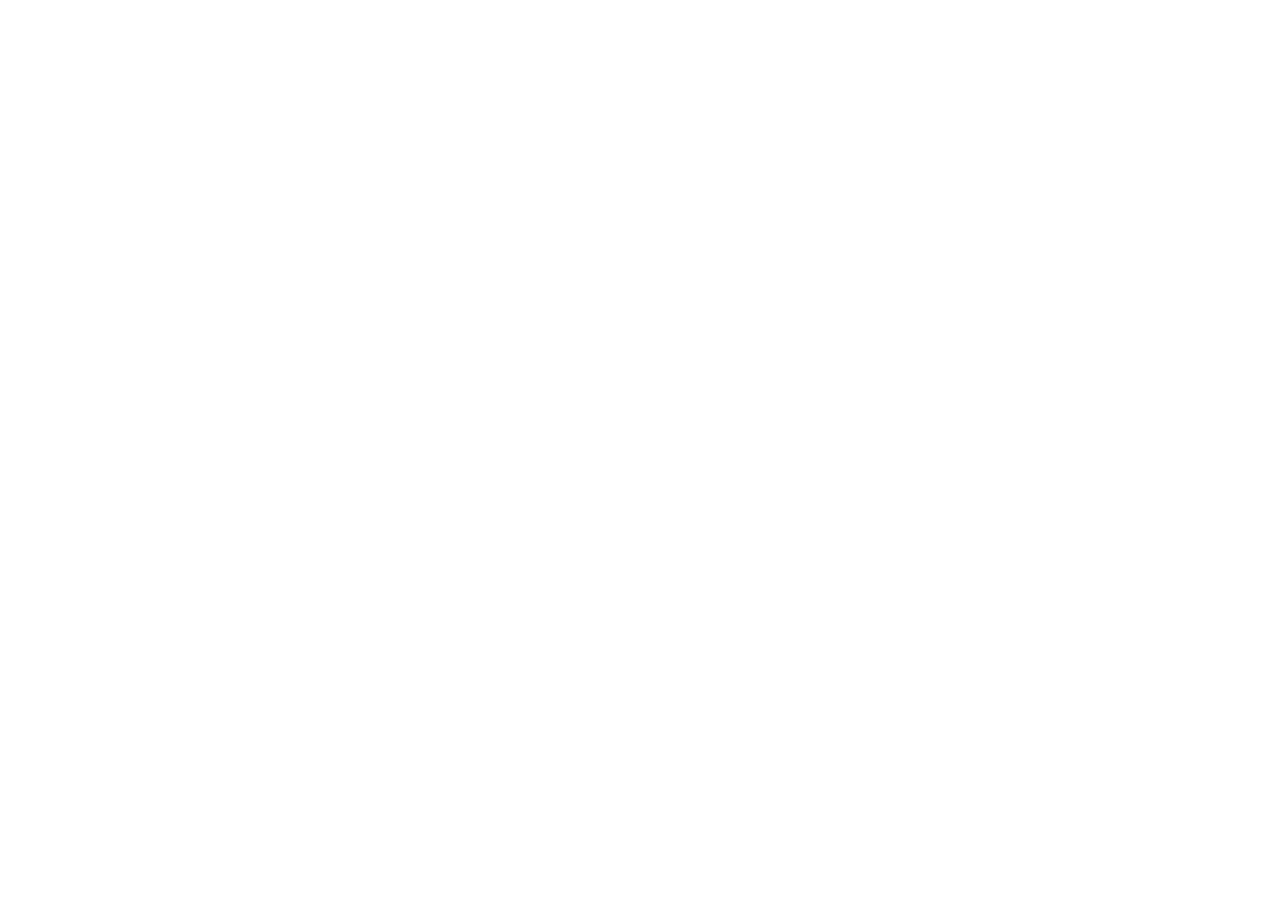
==== index.html @ a9594d7e "Add minimal index.html page" ====
<!doctype html>
<html lang="en">
  <head>
    <meta charset="UTF-8" />
    <meta name="viewport" content="width=device-width, initial-scale=1.0" />
    <title>site</title>
  </head>
  <body></body>
</html>
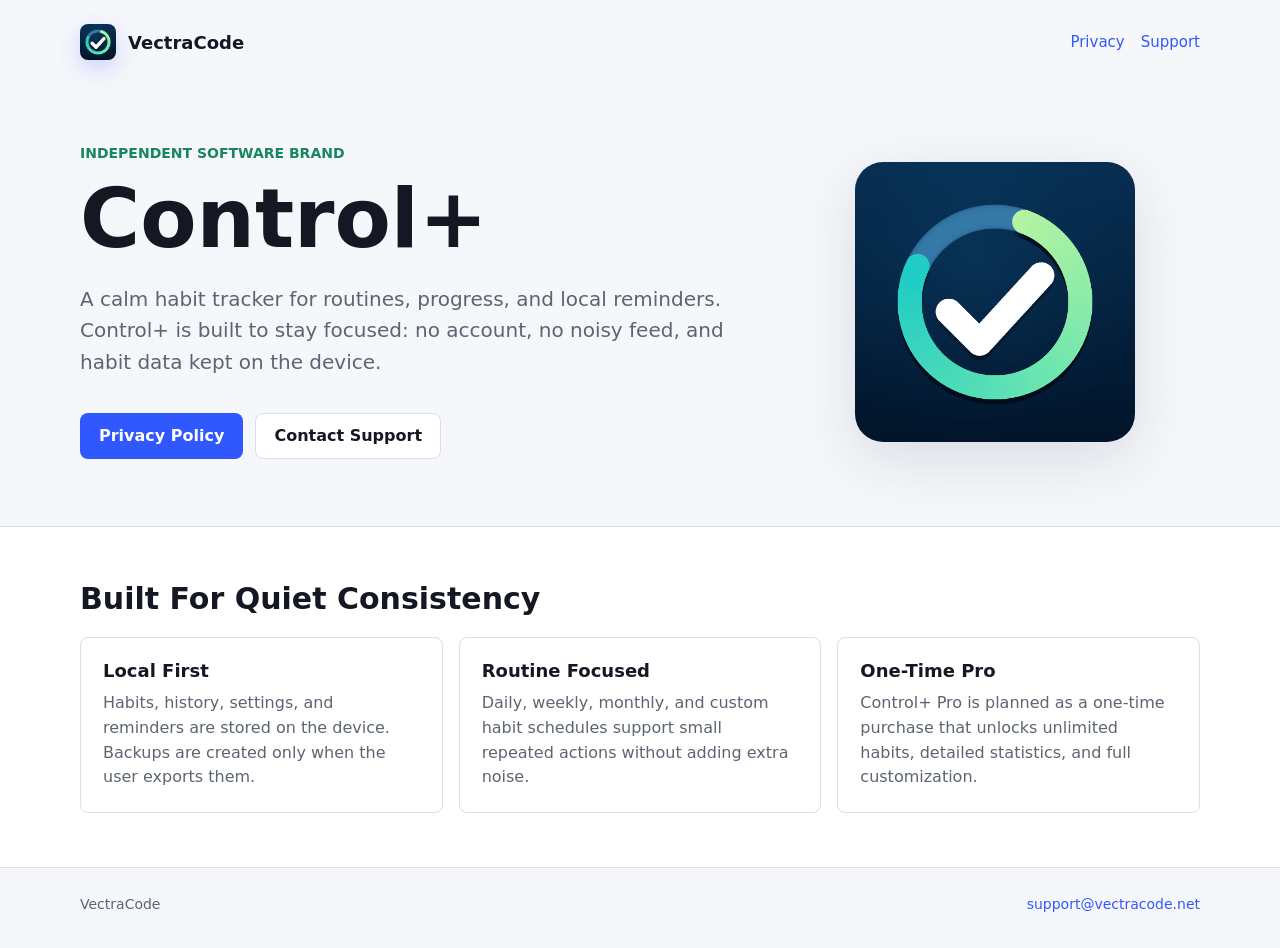
==== commit a0b13e9b: "Site added" ====
--- a/index.html
+++ b/index.html
@@ -1,9 +1,97 @@
 <!doctype html>
 <html lang="en">
   <head>
-    <meta charset="UTF-8" />
-    <meta name="viewport" content="width=device-width, initial-scale=1.0" />
-    <title>site</title>
+    <meta charset="utf-8" />
+    <meta name="viewport" content="width=device-width, initial-scale=1" />
+    <title>VectraCode</title>
+    <meta
+      name="description"
+      content="VectraCode is the software brand behind Control+, a calm habit tracker for routines, progress, and local reminders."
+    />
+    <link rel="icon" href="assets/control-icon.png" />
+    <link rel="stylesheet" href="styles.css" />
   </head>
-  <body></body>
+  <body>
+    <div class="page">
+      <header class="site-header">
+        <a class="brand-link" href="index.html" aria-label="VectraCode home">
+          <img
+            class="brand-mark"
+            src="assets/control-icon.png"
+            alt=""
+            width="36"
+            height="36"
+          />
+          <span>VectraCode</span>
+        </a>
+        <nav class="nav" aria-label="Main navigation">
+          <a href="control/privacy/">Privacy</a>
+          <a href="mailto:support@vectracode.net">Support</a>
+        </nav>
+      </header>
+
+      <main>
+        <section class="hero" aria-labelledby="hero-title">
+          <div>
+            <p class="eyebrow">Independent software brand</p>
+            <h1 id="hero-title">Control+</h1>
+            <p class="hero-copy">
+              A calm habit tracker for routines, progress, and local reminders.
+              Control+ is built to stay focused: no account, no noisy feed, and
+              habit data kept on the device.
+            </p>
+            <div class="actions">
+              <a class="button" href="control/privacy/">Privacy Policy</a>
+              <a class="button secondary" href="mailto:support@vectracode.net"
+                >Contact Support</a
+              >
+            </div>
+          </div>
+          <div class="product-visual" aria-hidden="true">
+            <img
+              class="app-icon"
+              src="assets/control-icon.png"
+              alt=""
+              width="512"
+              height="512"
+            />
+          </div>
+        </section>
+
+        <section class="band">
+          <div class="section" aria-labelledby="about-title">
+            <h2 id="about-title">Built For Quiet Consistency</h2>
+            <div class="feature-grid">
+              <article class="feature">
+                <h3>Local First</h3>
+                <p>
+                  Habits, history, settings, and reminders are stored on the
+                  device. Backups are created only when the user exports them.
+                </p>
+              </article>
+              <article class="feature">
+                <h3>Routine Focused</h3>
+                <p>
+                  Daily, weekly, monthly, and custom habit schedules support
+                  small repeated actions without adding extra noise.
+                </p>
+              </article>
+              <article class="feature">
+                <h3>One-Time Pro</h3>
+                <p>
+                  Control+ Pro is planned as a one-time purchase that unlocks
+                  unlimited habits, detailed statistics, and full customization.
+                </p>
+              </article>
+            </div>
+          </div>
+        </section>
+      </main>
+
+      <footer class="site-footer">
+        <span>VectraCode</span>
+        <span><a href="mailto:support@vectracode.net">support@vectracode.net</a></span>
+      </footer>
+    </div>
+  </body>
 </html>
--- a/styles.css
+++ b/styles.css
@@ -0,0 +1,301 @@
+:root {
+  color-scheme: light;
+  --bg: #f6f7fb;
+  --surface: #ffffff;
+  --text: #151823;
+  --muted: #5d6472;
+  --line: #d9deea;
+  --primary: #3157ff;
+  --primary-dark: #213bb0;
+  --green: #18865f;
+  --red: #d24a5d;
+  --shadow: 0 18px 60px rgba(24, 31, 52, 0.12);
+}
+
+* {
+  box-sizing: border-box;
+}
+
+html {
+  background: var(--bg);
+  font-family:
+    Inter, ui-sans-serif, system-ui, -apple-system, BlinkMacSystemFont, "Segoe UI",
+    sans-serif;
+  color: var(--text);
+}
+
+body {
+  margin: 0;
+  min-width: 320px;
+}
+
+a {
+  color: var(--primary);
+  text-decoration: none;
+}
+
+a:hover {
+  color: var(--primary-dark);
+  text-decoration: underline;
+}
+
+.page {
+  min-height: 100vh;
+}
+
+.site-header {
+  width: min(1120px, calc(100% - 40px));
+  margin: 0 auto;
+  padding: 24px 0;
+  display: flex;
+  align-items: center;
+  justify-content: space-between;
+  gap: 20px;
+}
+
+.brand-link {
+  display: inline-flex;
+  align-items: center;
+  gap: 12px;
+  color: var(--text);
+  font-weight: 760;
+  font-size: 18px;
+}
+
+.brand-link:hover {
+  text-decoration: none;
+}
+
+.brand-mark {
+  width: 36px;
+  height: 36px;
+  border-radius: 8px;
+  box-shadow: 0 8px 22px rgba(49, 87, 255, 0.22);
+}
+
+.nav {
+  display: flex;
+  align-items: center;
+  gap: 16px;
+  color: var(--muted);
+  font-size: 15px;
+}
+
+.hero {
+  width: min(1120px, calc(100% - 40px));
+  margin: 0 auto;
+  padding: 58px 0 64px;
+  display: grid;
+  grid-template-columns: minmax(0, 1.1fr) minmax(260px, 0.7fr);
+  gap: 64px;
+  align-items: center;
+}
+
+.eyebrow {
+  margin: 0 0 18px;
+  color: var(--green);
+  font-size: 14px;
+  font-weight: 760;
+  text-transform: uppercase;
+}
+
+.hero h1,
+.content h1 {
+  margin: 0;
+  max-width: 760px;
+  font-size: clamp(44px, 7vw, 82px);
+  line-height: 0.98;
+  font-weight: 820;
+  letter-spacing: 0;
+}
+
+.hero-copy,
+.content-lead {
+  margin: 24px 0 0;
+  max-width: 650px;
+  color: var(--muted);
+  font-size: 20px;
+  line-height: 1.58;
+}
+
+.actions {
+  margin-top: 34px;
+  display: flex;
+  flex-wrap: wrap;
+  gap: 12px;
+}
+
+.button {
+  min-height: 46px;
+  padding: 12px 18px;
+  display: inline-flex;
+  align-items: center;
+  justify-content: center;
+  border-radius: 8px;
+  border: 1px solid transparent;
+  background: var(--primary);
+  color: #ffffff;
+  font-weight: 720;
+}
+
+.button:hover {
+  background: var(--primary-dark);
+  color: #ffffff;
+  text-decoration: none;
+}
+
+.button.secondary {
+  border-color: var(--line);
+  background: var(--surface);
+  color: var(--text);
+}
+
+.button.secondary:hover {
+  border-color: #b7bfd1;
+  background: #fdfdfd;
+  color: var(--text);
+}
+
+.product-visual {
+  min-height: 320px;
+  display: grid;
+  place-items: center;
+}
+
+.app-icon {
+  width: min(280px, 68vw);
+  height: auto;
+  border-radius: 28px;
+  box-shadow: var(--shadow);
+}
+
+.band {
+  background: var(--surface);
+  border-top: 1px solid var(--line);
+  border-bottom: 1px solid var(--line);
+}
+
+.section {
+  width: min(1120px, calc(100% - 40px));
+  margin: 0 auto;
+  padding: 54px 0;
+}
+
+.section h2 {
+  margin: 0 0 20px;
+  font-size: 30px;
+  line-height: 1.2;
+  letter-spacing: 0;
+}
+
+.feature-grid {
+  display: grid;
+  grid-template-columns: repeat(3, minmax(0, 1fr));
+  gap: 16px;
+}
+
+.feature {
+  min-height: 150px;
+  padding: 22px;
+  border: 1px solid var(--line);
+  border-radius: 8px;
+  background: var(--surface);
+}
+
+.feature h3 {
+  margin: 0 0 10px;
+  font-size: 18px;
+}
+
+.feature p {
+  margin: 0;
+  color: var(--muted);
+  line-height: 1.55;
+}
+
+.content {
+  width: min(920px, calc(100% - 40px));
+  margin: 0 auto;
+  padding: 52px 0 76px;
+}
+
+.policy {
+  margin-top: 40px;
+  padding: 34px;
+  border: 1px solid var(--line);
+  border-radius: 8px;
+  background: var(--surface);
+}
+
+.policy h2 {
+  margin: 36px 0 12px;
+  font-size: 24px;
+}
+
+.policy h2:first-child {
+  margin-top: 0;
+}
+
+.policy p,
+.policy li {
+  color: var(--muted);
+  font-size: 16px;
+  line-height: 1.65;
+}
+
+.policy ul {
+  padding-left: 22px;
+}
+
+.metadata {
+  margin-top: 26px;
+  display: grid;
+  gap: 8px;
+  color: var(--muted);
+}
+
+.placeholder {
+  color: var(--red);
+  font-weight: 720;
+}
+
+.site-footer {
+  width: min(1120px, calc(100% - 40px));
+  margin: 0 auto;
+  padding: 28px 0 36px;
+  color: var(--muted);
+  font-size: 14px;
+  display: flex;
+  justify-content: space-between;
+  gap: 16px;
+}
+
+@media (max-width: 820px) {
+  .site-header {
+    align-items: flex-start;
+    flex-direction: column;
+  }
+
+  .hero {
+    padding-top: 30px;
+    grid-template-columns: 1fr;
+    gap: 34px;
+  }
+
+  .product-visual {
+    min-height: auto;
+    place-items: start;
+  }
+
+  .feature-grid {
+    grid-template-columns: 1fr;
+  }
+
+  .policy {
+    padding: 24px;
+  }
+
+  .site-footer {
+    flex-direction: column;
+  }
+}
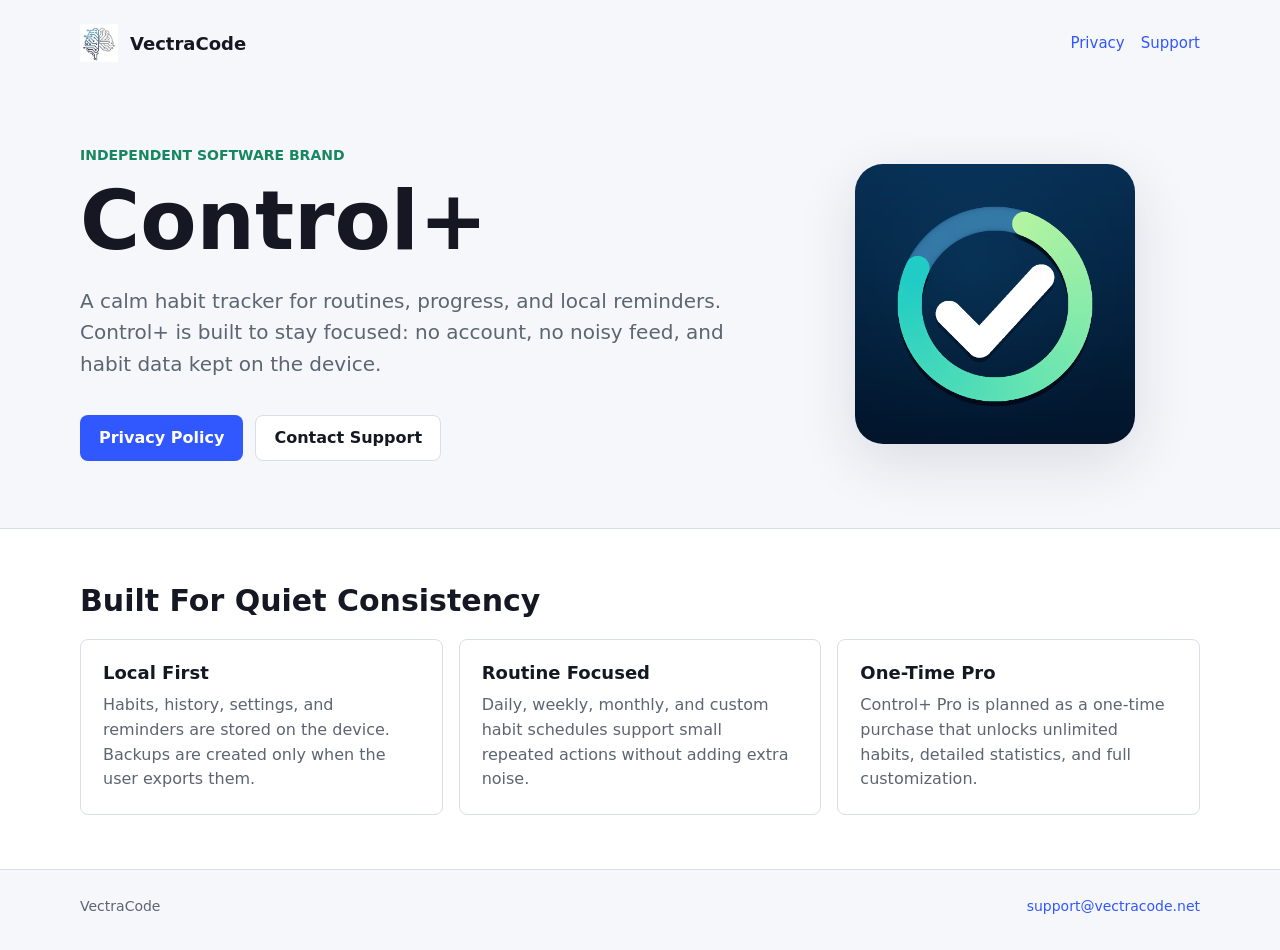
==== commit 420bd268: "New Vectra icon" ====
--- a/index.html
+++ b/index.html
@@ -8,7 +8,7 @@
       name="description"
       content="VectraCode is the software brand behind Control+, a calm habit tracker for routines, progress, and local reminders."
     />
-    <link rel="icon" href="assets/control-icon.png" />
+    <link rel="icon" href="assets/vectracode-brand-mark.png" />
     <link rel="stylesheet" href="styles.css" />
   </head>
   <body>
@@ -17,7 +17,7 @@
         <a class="brand-link" href="index.html" aria-label="VectraCode home">
           <img
             class="brand-mark"
-            src="assets/control-icon.png"
+            src="assets/vectracode-brand-mark.png"
             alt=""
             width="36"
             height="36"
--- a/styles.css
+++ b/styles.css
@@ -67,10 +67,9 @@
 }
 
 .brand-mark {
-  width: 36px;
-  height: 36px;
-  border-radius: 8px;
-  box-shadow: 0 8px 22px rgba(49, 87, 255, 0.22);
+  width: 38px;
+  height: 38px;
+  object-fit: contain;
 }
 
 .nav {
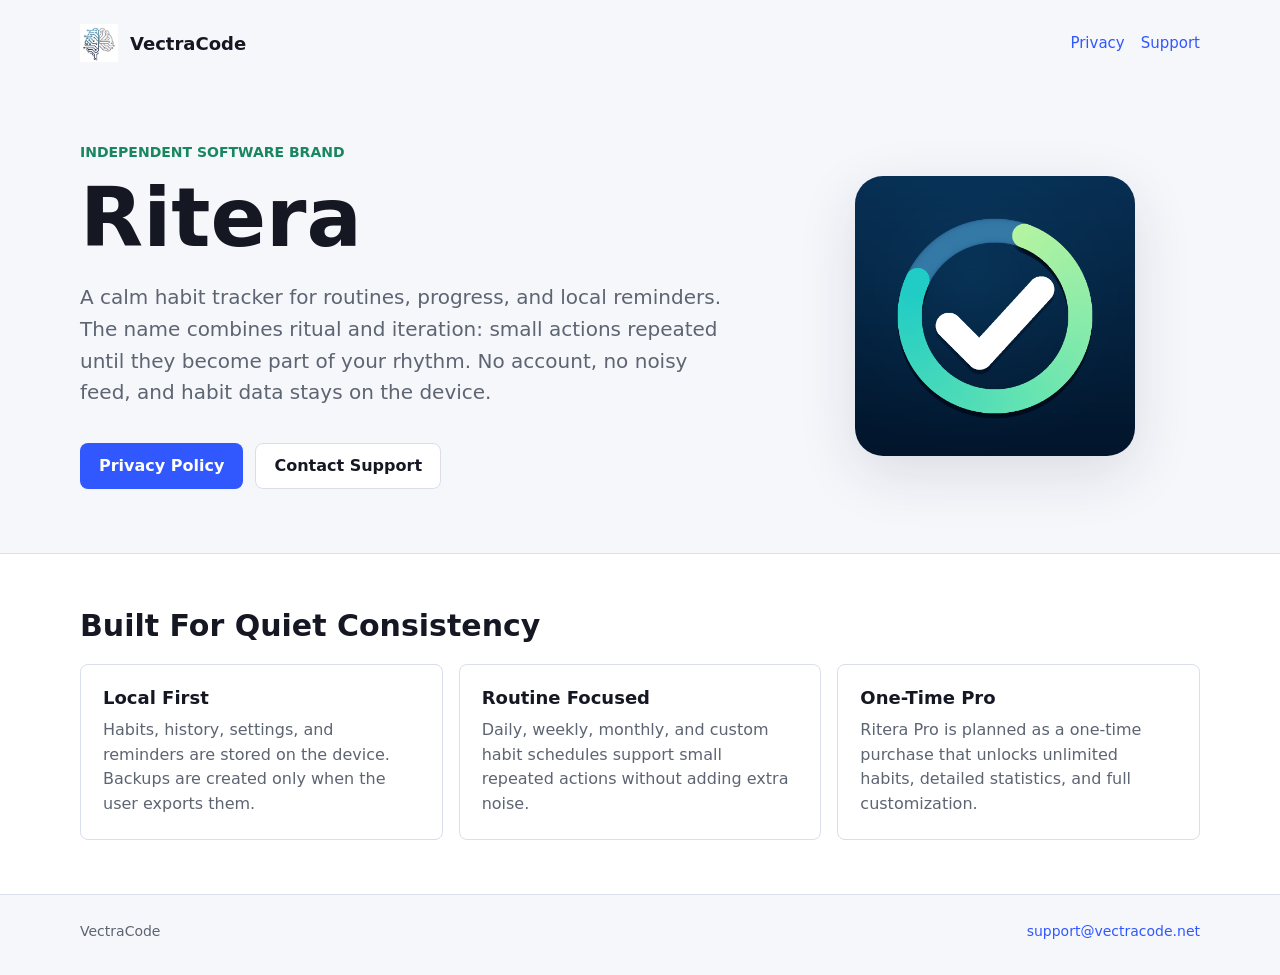
==== commit a4a2f346: "Add files via upload" ====
--- a/index.html
+++ b/index.html
@@ -6,7 +6,7 @@
     <title>VectraCode</title>
     <meta
       name="description"
-      content="VectraCode is the software brand behind Control+, a calm habit tracker for routines, progress, and local reminders."
+      content="VectraCode is the software brand behind Ritera, a calm habit tracker built around ritual, iteration, and steady progress."
     />
     <link rel="icon" href="assets/vectracode-brand-mark.png" />
     <link rel="stylesheet" href="styles.css" />
@@ -25,7 +25,7 @@
           <span>VectraCode</span>
         </a>
         <nav class="nav" aria-label="Main navigation">
-          <a href="control/privacy/">Privacy</a>
+          <a href="ritera/privacy/">Privacy</a>
           <a href="mailto:support@vectracode.net">Support</a>
         </nav>
       </header>
@@ -34,14 +34,15 @@
         <section class="hero" aria-labelledby="hero-title">
           <div>
             <p class="eyebrow">Independent software brand</p>
-            <h1 id="hero-title">Control+</h1>
+            <h1 id="hero-title">Ritera</h1>
             <p class="hero-copy">
               A calm habit tracker for routines, progress, and local reminders.
-              Control+ is built to stay focused: no account, no noisy feed, and
-              habit data kept on the device.
+              The name combines ritual and iteration: small actions repeated
+              until they become part of your rhythm. No account, no noisy feed,
+              and habit data stays on the device.
             </p>
             <div class="actions">
-              <a class="button" href="control/privacy/">Privacy Policy</a>
+              <a class="button" href="ritera/privacy/">Privacy Policy</a>
               <a class="button secondary" href="mailto:support@vectracode.net"
                 >Contact Support</a
               >
@@ -50,7 +51,7 @@
           <div class="product-visual" aria-hidden="true">
             <img
               class="app-icon"
-              src="assets/control-icon.png"
+              src="assets/ritera-icon.png"
               alt=""
               width="512"
               height="512"
@@ -79,7 +80,7 @@
               <article class="feature">
                 <h3>One-Time Pro</h3>
                 <p>
-                  Control+ Pro is planned as a one-time purchase that unlocks
+                  Ritera Pro is planned as a one-time purchase that unlocks
                   unlimited habits, detailed statistics, and full customization.
                 </p>
               </article>
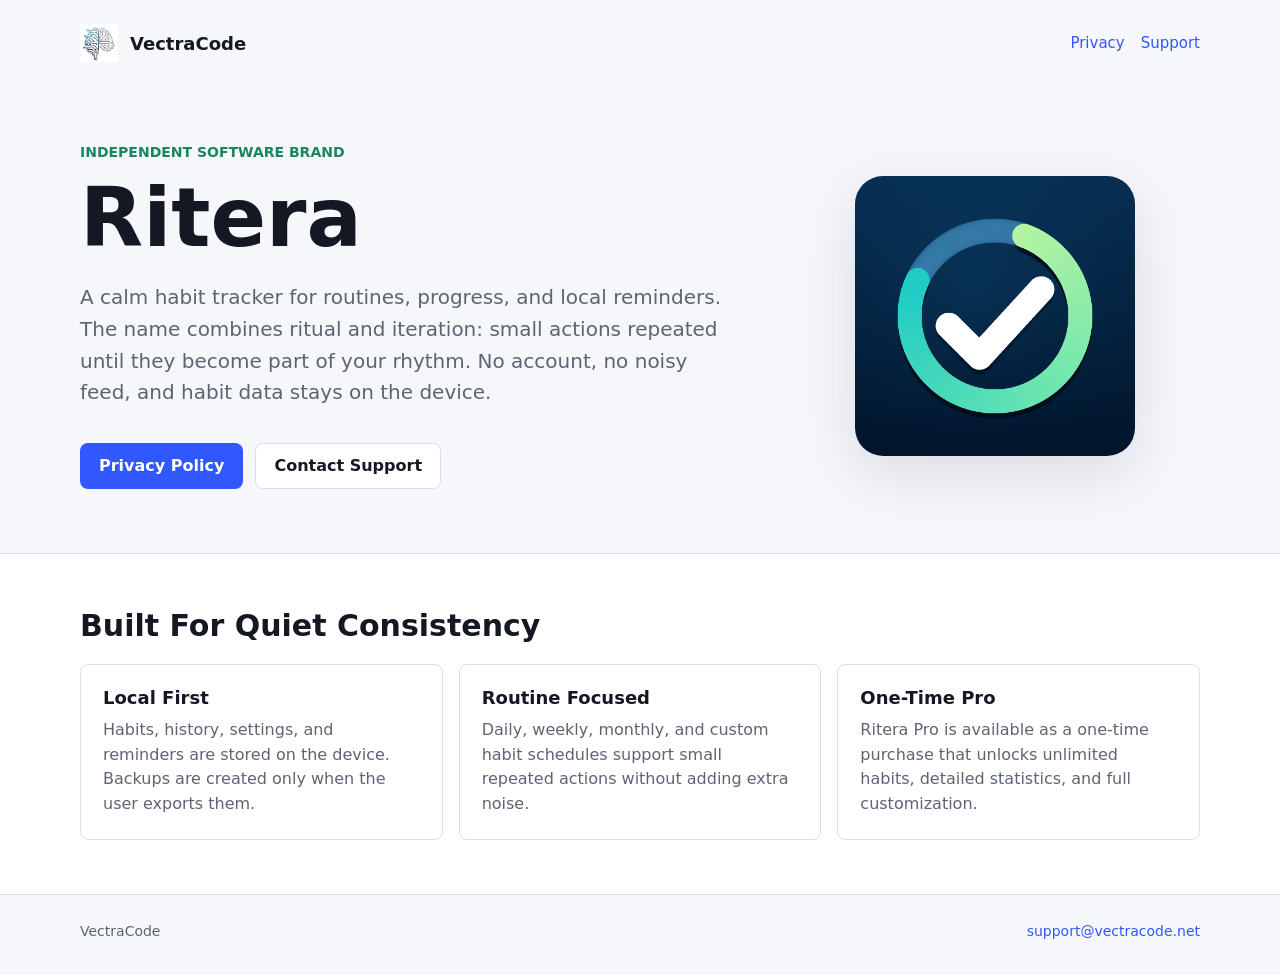
==== commit e3998f83: "Add files via upload" ====
--- a/index.html
+++ b/index.html
@@ -80,7 +80,7 @@
               <article class="feature">
                 <h3>One-Time Pro</h3>
                 <p>
-                  Ritera Pro is planned as a one-time purchase that unlocks
+                  Ritera Pro is available as a one-time purchase that unlocks
                   unlimited habits, detailed statistics, and full customization.
                 </p>
               </article>
